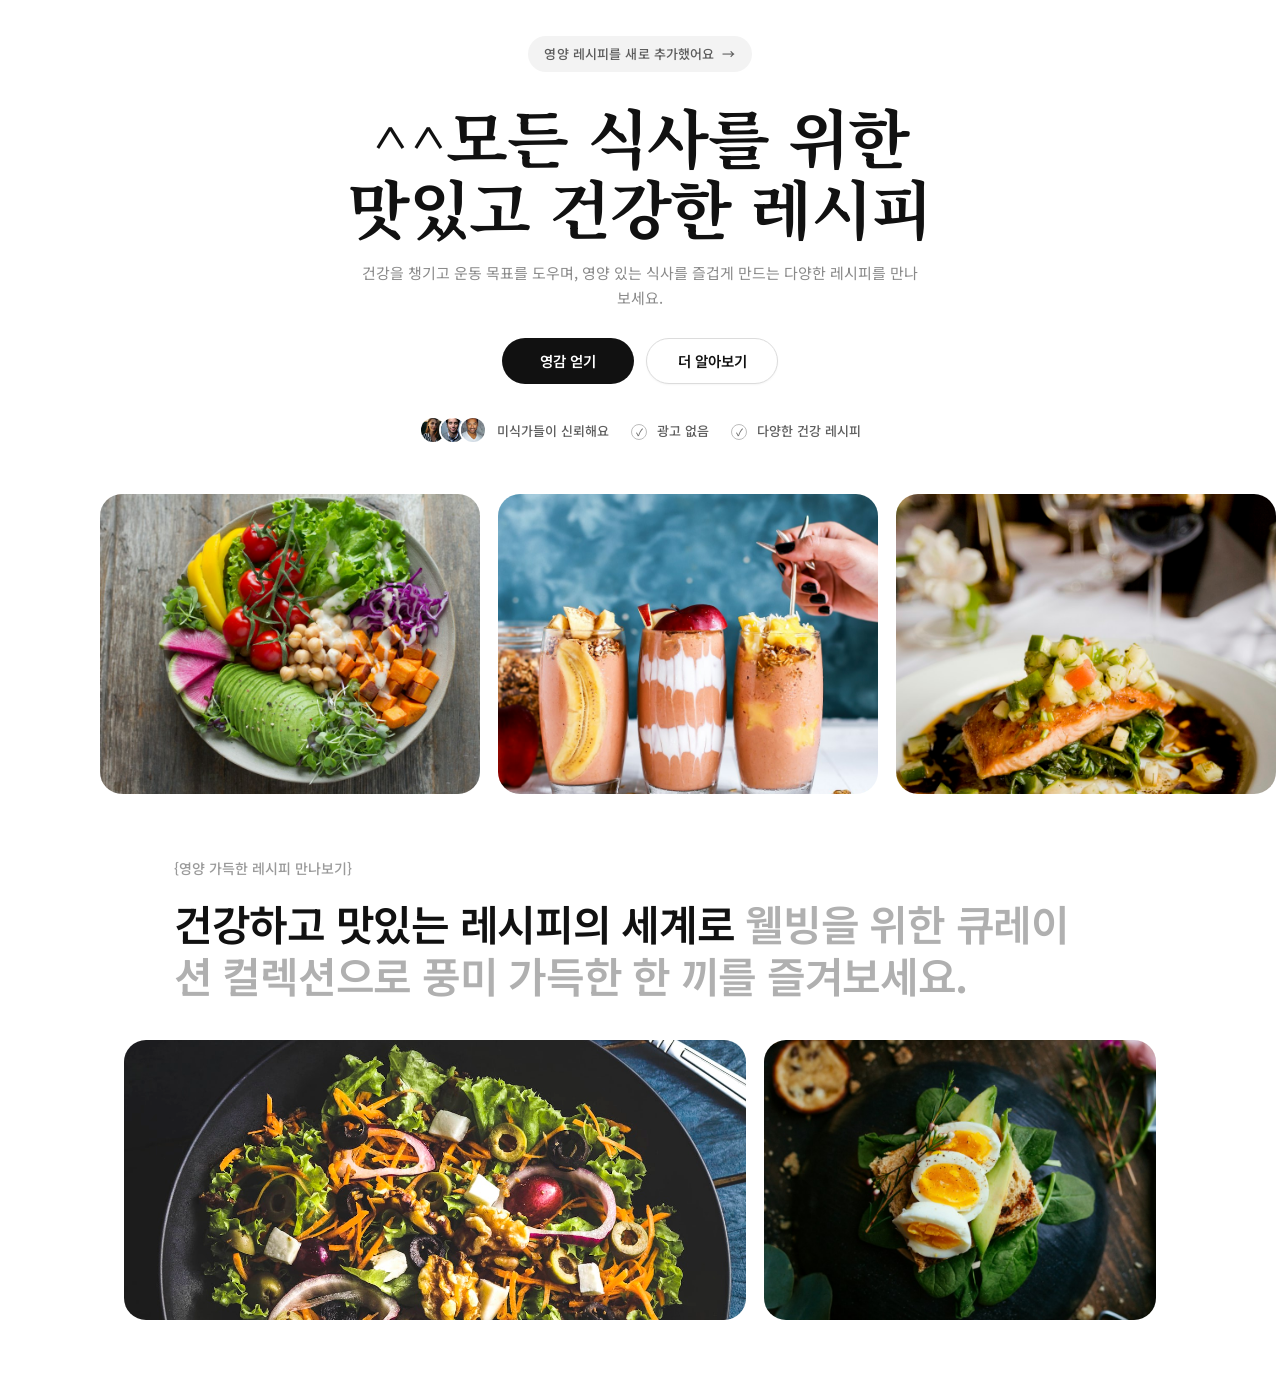
==== index.html @ 8c8e26fc "index.html edit" ====
<!DOCTYPE html>
<html lang="ko">
  <head>
    <meta charset="UTF-8" />
    <meta name="viewport" content="width=device-width, initial-scale=1.0" />
    <title>영양 가득한 레시피 — 매일의 건강한 한 끼</title>
    <link rel="preconnect" href="https://fonts.googleapis.com" />
    <link rel="preconnect" href="https://fonts.gstatic.com" crossorigin />
    <link
      href="https://fonts.googleapis.com/css2?family=Noto+Sans+KR:wght@400;500;600&family=Noto+Serif+KR:wght@600;700&display=swap"
      rel="stylesheet"
    />
    <link rel="stylesheet" href="styles.css" />
  </head>
  <body>
    <main>
      <section class="hero">
        <a class="badge" href="#discover">
          영양 레시피를 새로 추가했어요
          <span aria-hidden="true">→</span>
        </a>

        <h1>
          ^^모든 식사를 위한<br />
          맛있고 건강한 레시피
        </h1>

        <p class="lede">
          건강을 챙기고 운동 목표를 도우며, 영양 있는 식사를 즐겁게 만드는
          다양한 레시피를 만나보세요.
        </p>

        <div class="cta-row">
          <a class="btn btn-primary" href="#gallery">영감 얻기</a>
          <a class="btn btn-secondary" href="#discover">더 알아보기</a>
        </div>

        <ul class="trust">
          <li class="trust-people">
            <span class="avatars">
              <img src="images/a1.jpg" alt="" />
              <img src="images/a2.jpg" alt="" />
              <img src="images/a3.jpg" alt="" />
            </span>
            미식가들이 신뢰해요
          </li>
          <li>
            <span class="check" aria-hidden="true">✓</span>
            광고 없음
          </li>
          <li>
            <span class="check" aria-hidden="true">✓</span>
            다양한 건강 레시피
          </li>
        </ul>
      </section>

      <section class="gallery" id="gallery" aria-label="추천 레시피 사진">
        <div class="gallery-track">
          <figure>
            <a class="gallery-card" href="bowl.html" aria-label="레인보우 아보카도 파워볼 레시피 열기">
              <img
                src="images/bowl.jpg"
                alt="병아리콩, 고구마, 채소가 올라간 레인보우 아보카도볼"
              />
            </a>
          </figure>
          <figure>
            <a class="gallery-card" href="smoothie.html" aria-label="선라이즈 과일 스무디 트리오 레시피 열기">
              <img
                src="images/smoothie.jpg"
                alt="그래놀라와 신선한 토핑이 올라간 과일 스무디 세 잔"
              />
            </a>
          </figure>
          <figure>
            <a class="gallery-card" href="salmon.html" aria-label="허브 살사 연어 스테이크 레시피 열기">
              <img
                src="images/salmon.jpg"
                alt="허브 살사를 올린 연어와 그린 샐러드"
              />
            </a>
          </figure>
          <figure>
            <a class="gallery-card" href="pasta.html" aria-label="페스토 파르팔레 샐러드 레시피 열기">
              <img
                src="images/pasta.jpg"
                alt="신선한 채소와 페스토 나비 파스타"
              />
            </a>
          </figure>
        </div>
      </section>

      <section class="discover" id="discover">
        <p class="kicker">{영양 가득한 레시피 만나보기}</p>
        <h2>
          건강하고 맛있는 레시피의 세계로
          <span>웰빙을 위한 큐레이션 컬렉션으로 풍미 가득한 한 끼를 즐겨보세요.</span>
        </h2>
      </section>

      <section class="showcase" aria-label="더 많은 레시피">
        <figure>
          <a class="gallery-card" href="greens.html" aria-label="아삭한 가든 샐러드 레시피 열기">
            <img
              src="images/greens.jpg"
              alt="호두, 올리브, 채썬 당근이 들어간 가든 샐러드"
            />
          </a>
        </figure>
        <figure>
          <a class="gallery-card" href="breakfast.html" aria-label="아보카도 에그 토스트 레시피 열기">
            <img
              src="images/breakfast.jpg"
              alt="삶은 달걀을 올린 아보카도 토스트"
            />
          </a>
        </figure>
      </section>
    </main>

    <script src="script.js"></script>
  </body>
</html>
---- styles.css ----
:root {
  --ink: #111111;
  --muted: #8a8a8a;
  --text: #3d3d3d;
  --line: #ececec;
  --bg: #ffffff;
  --radius-img: 22px;
  --max: 980px;
}

*,
*::before,
*::after {
  box-sizing: border-box;
  margin: 0;
  padding: 0;
}

html {
  scroll-behavior: smooth;
}

body {
  font-family: "Noto Sans KR", Inter, system-ui, sans-serif;
  color: var(--ink);
  background: var(--bg);
  line-height: 1.5;
}

img {
  max-width: 100%;
  display: block;
}

a {
  color: inherit;
  text-decoration: none;
}

.hero {
  max-width: var(--max);
  margin: 0 auto;
  padding: 36px 24px 8px;
  text-align: center;
}

.badge {
  display: inline-flex;
  align-items: center;
  gap: 8px;
  padding: 8px 16px;
  border-radius: 999px;
  background: #f3f3f3;
  color: #5c5c5c;
  font-size: 13px;
  font-weight: 500;
  letter-spacing: 0.01em;
}

.badge:hover {
  background: #ececec;
}

.hero h1 {
  margin: 28px 0 18px;
  font-family: "Noto Serif KR", "Playfair Display", Georgia, serif;
  font-size: clamp(40px, 6.4vw, 64px);
  font-weight: 700;
  line-height: 1.12;
  letter-spacing: -0.02em;
}

.lede {
  max-width: 560px;
  margin: 0 auto 28px;
  color: var(--muted);
  font-size: 15px;
  line-height: 1.65;
}

.cta-row {
  display: flex;
  justify-content: center;
  gap: 12px;
  flex-wrap: wrap;
}

.btn {
  display: inline-flex;
  align-items: center;
  justify-content: center;
  min-width: 132px;
  height: 46px;
  padding: 0 22px;
  border-radius: 999px;
  font-size: 14.5px;
  font-weight: 600;
  transition: transform 0.15s ease, background 0.15s ease, box-shadow 0.15s ease;
}

.btn:hover {
  transform: translateY(-1px);
}

.btn-primary {
  background: #111;
  color: #fff;
}

.btn-primary:hover {
  background: #000;
}

.btn-secondary {
  background: #fff;
  color: #111;
  border: 1px solid #dcdcdc;
  box-shadow: 0 1px 2px rgba(0, 0, 0, 0.04);
}

.btn-secondary:hover {
  background: #fafafa;
}

.trust {
  display: flex;
  justify-content: center;
  align-items: center;
  flex-wrap: wrap;
  gap: 8px 22px;
  margin: 32px auto 0;
  list-style: none;
  color: #5f5f5f;
  font-size: 13px;
  font-weight: 500;
}

.trust-people {
  display: flex;
  align-items: center;
  gap: 10px;
}

.avatars {
  display: flex;
}

.avatars img {
  width: 28px;
  height: 28px;
  border-radius: 50%;
  object-fit: cover;
  border: 2px solid #fff;
  margin-left: -8px;
}

.avatars img:first-child {
  margin-left: 0;
}

.check {
  display: inline-flex;
  width: 16px;
  height: 16px;
  margin-right: 6px;
  border-radius: 50%;
  border: 1.4px solid #bdbdbd;
  color: #6f6f6f;
  font-size: 10px;
  align-items: center;
  justify-content: center;
  vertical-align: middle;
  line-height: 1;
}

.gallery {
  overflow: hidden;
  padding: 42px 0 56px;
}

.gallery-track {
  display: flex;
  gap: 18px;
  width: max-content;
  padding-left: max(24px, calc(50vw - 540px));
}

.gallery figure {
  flex: 0 0 auto;
  width: min(380px, 78vw);
  height: 300px;
  border-radius: var(--radius-img);
  overflow: hidden;
  background: #f2f2f2;
}

.gallery-card {
  display: block;
  width: 100%;
  height: 100%;
  cursor: pointer;
}

.gallery-card:focus-visible {
  outline: 3px solid #111;
  outline-offset: 3px;
}

.gallery img {
  width: 100%;
  height: 100%;
  object-fit: cover;
  transition: transform 0.35s ease;
}

.gallery-card:hover img {
  transform: scale(1.04);
}

.discover {
  max-width: 980px;
  margin: 0 auto;
  padding: 8px 24px 40px;
}

.kicker {
  color: #9a9a9a;
  font-size: 14px;
  font-weight: 500;
  margin-bottom: 18px;
}

.discover h2 {
  font-family: "Noto Sans KR", Inter, system-ui, sans-serif;
  font-size: clamp(28px, 4.4vw, 42px);
  font-weight: 600;
  line-height: 1.22;
  letter-spacing: -0.03em;
  color: #111;
}

.discover h2 span {
  color: #b0b0b0;
  font-weight: 600;
}

.showcase {
  display: grid;
  grid-template-columns: 1.35fr 0.85fr;
  gap: 18px;
  max-width: 1080px;
  margin: 0 auto;
  padding: 0 24px 80px;
}

.showcase figure {
  border-radius: var(--radius-img);
  overflow: hidden;
  height: 280px;
  background: #f2f2f2;
}

.showcase img {
  width: 100%;
  height: 100%;
  object-fit: cover;
  transition: transform 0.35s ease;
}

.showcase .gallery-card:hover img {
  transform: scale(1.04);
}

@media (max-width: 760px) {
  .hero {
    padding-top: 24px;
  }

  .gallery figure {
    height: 220px;
  }

  .showcase {
    grid-template-columns: 1fr;
  }

  .showcase figure {
    height: 220px;
  }

  .trust {
    flex-direction: column;
    gap: 12px;
  }

  .recipe {
    padding-top: 20px;
  }

  .recipe-hero,
  .recipe-grid {
    grid-template-columns: 1fr;
  }

  .recipe-hero img {
    height: 280px;
  }
}

.recipe {
  max-width: 1080px;
  margin: 0 auto;
  padding: 28px 24px 80px;
}

.back-link {
  display: inline-flex;
  align-items: center;
  gap: 8px;
  color: #6a6a6a;
  font-size: 14px;
  font-weight: 500;
  margin-bottom: 28px;
}

.back-link:hover {
  color: #111;
}

.recipe-hero {
  display: grid;
  grid-template-columns: 1.15fr 0.85fr;
  gap: 36px;
  align-items: center;
  margin-bottom: 48px;
}

.recipe-hero img {
  width: 100%;
  height: 420px;
  object-fit: cover;
  border-radius: var(--radius-img);
  background: #f2f2f2;
}

.recipe-kicker {
  color: #9a9a9a;
  font-size: 13px;
  font-weight: 500;
  margin-bottom: 12px;
}

.recipe h1 {
  font-family: "Noto Serif KR", "Playfair Display", Georgia, serif;
  font-size: clamp(32px, 4.6vw, 48px);
  line-height: 1.15;
  letter-spacing: -0.02em;
  margin-bottom: 16px;
}

.recipe-intro {
  color: var(--muted);
  font-size: 15px;
  line-height: 1.7;
  margin-bottom: 24px;
}

.meta {
  display: flex;
  flex-wrap: wrap;
  gap: 8px;
  margin-bottom: 28px;
}

.meta span {
  display: inline-flex;
  align-items: center;
  height: 34px;
  padding: 0 12px;
  border-radius: 999px;
  background: #f4f4f4;
  color: #444;
  font-size: 13px;
  font-weight: 500;
}

.recipe-grid {
  display: grid;
  grid-template-columns: 0.9fr 1.1fr;
  gap: 40px;
}

.recipe h2 {
  font-size: 18px;
  font-weight: 600;
  margin-bottom: 16px;
}

.ingredients {
  list-style: none;
}

.ingredients li {
  display: flex;
  justify-content: space-between;
  gap: 16px;
  padding: 12px 0;
  border-bottom: 1px solid var(--line);
  font-size: 14.5px;
}

.ingredients li span {
  color: #888;
}

.steps {
  list-style: none;
  counter-reset: step;
}

.steps li {
  position: relative;
  padding: 0 0 22px 48px;
  color: #444;
  font-size: 15px;
  line-height: 1.65;
}

.steps li::before {
  counter-increment: step;
  content: counter(step);
  position: absolute;
  left: 0;
  top: 0;
  width: 32px;
  height: 32px;
  border-radius: 50%;
  background: #111;
  color: #fff;
  font-size: 13px;
  font-weight: 600;
  display: flex;
  align-items: center;
  justify-content: center;
}
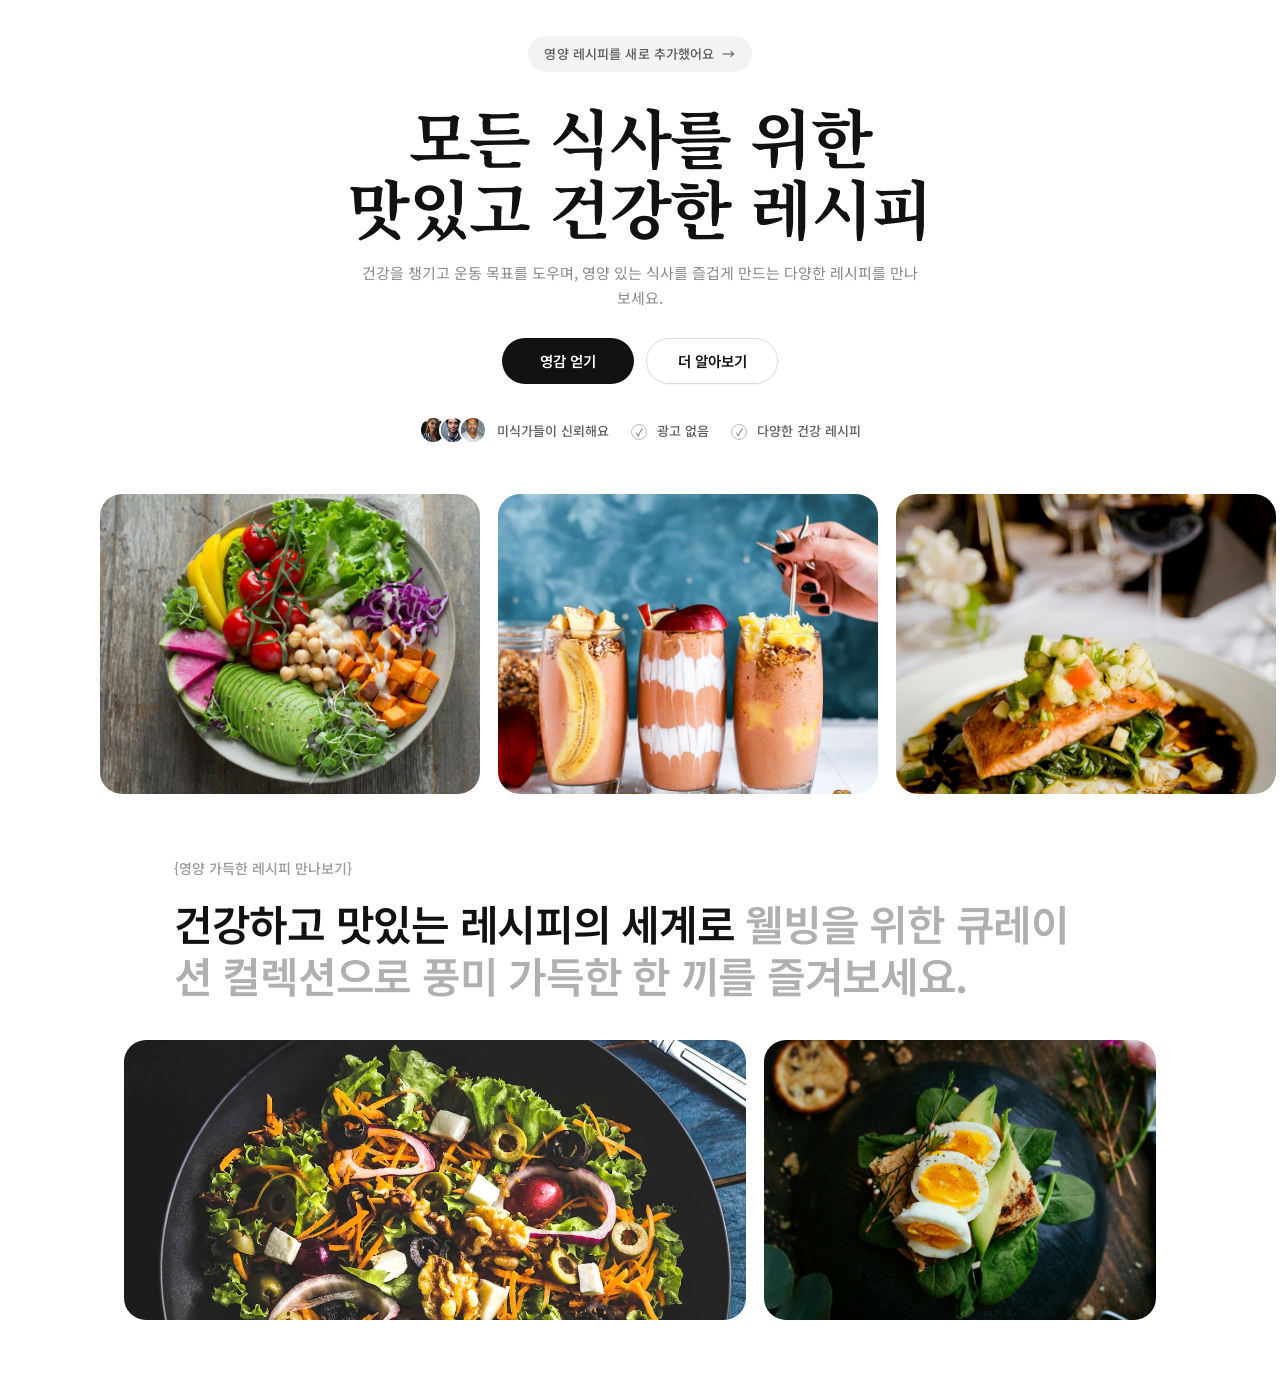
==== commit 8413d231: "index.html 원복" ====
--- a/index.html
+++ b/index.html
@@ -21,7 +21,7 @@
         </a>
 
         <h1>
-          ^^모든 식사를 위한<br />
+          모든 식사를 위한<br />
           맛있고 건강한 레시피
         </h1>
 
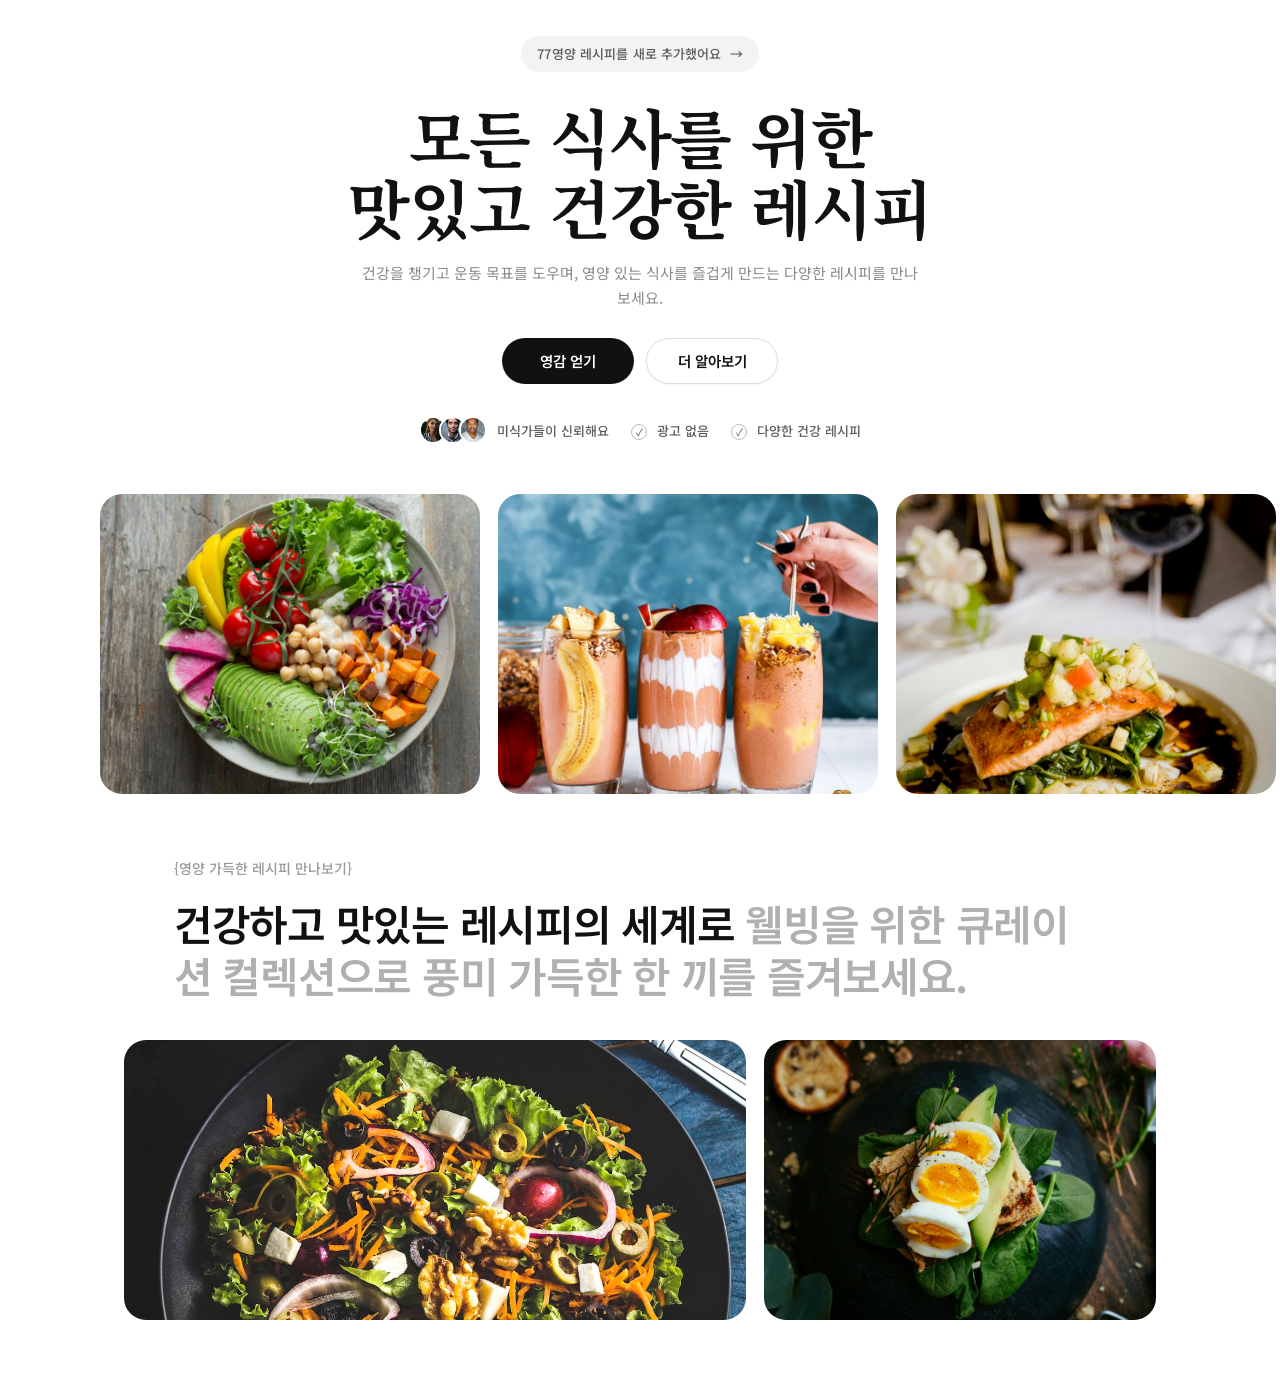
==== commit 992cdab2: "test" ====
--- a/index.html
+++ b/index.html
@@ -16,7 +16,7 @@
     <main>
       <section class="hero">
         <a class="badge" href="#discover">
-          영양 레시피를 새로 추가했어요
+          77영양 레시피를 새로 추가했어요
           <span aria-hidden="true">→</span>
         </a>
 
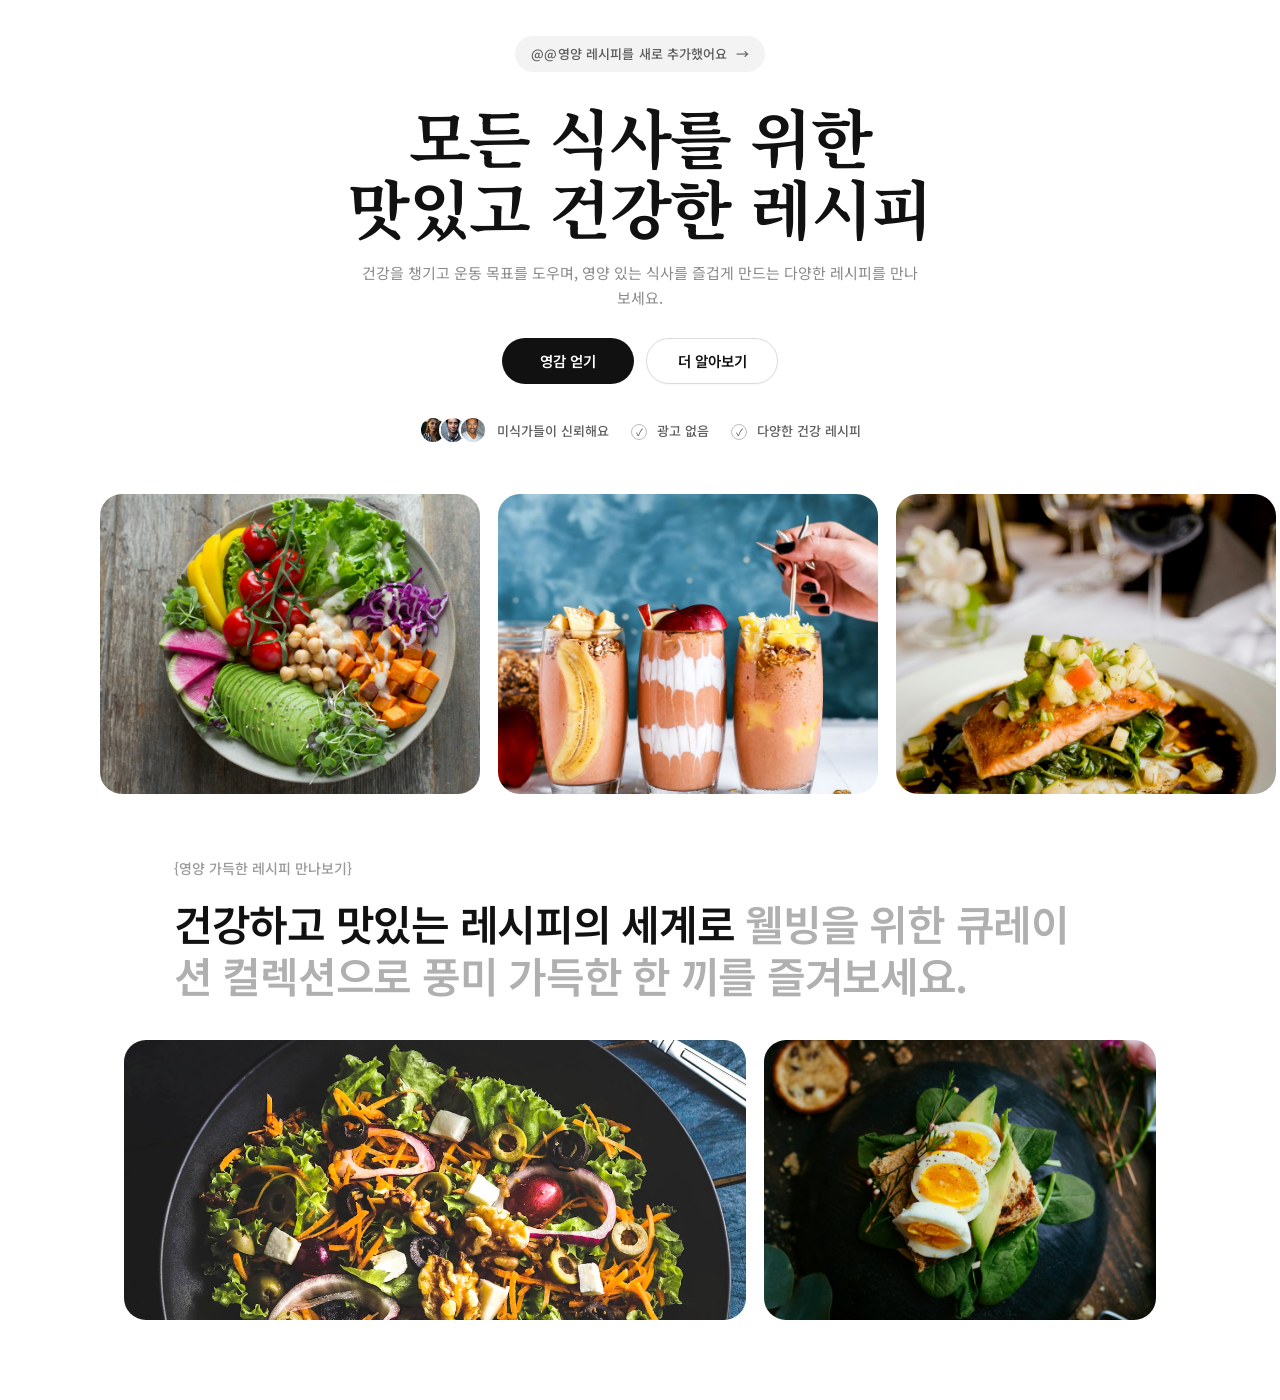
==== commit a916e7c8: "수정" ====
--- a/index.html
+++ b/index.html
@@ -16,7 +16,7 @@
     <main>
       <section class="hero">
         <a class="badge" href="#discover">
-          77영양 레시피를 새로 추가했어요
+          @@영양 레시피를 새로 추가했어요
           <span aria-hidden="true">→</span>
         </a>
 
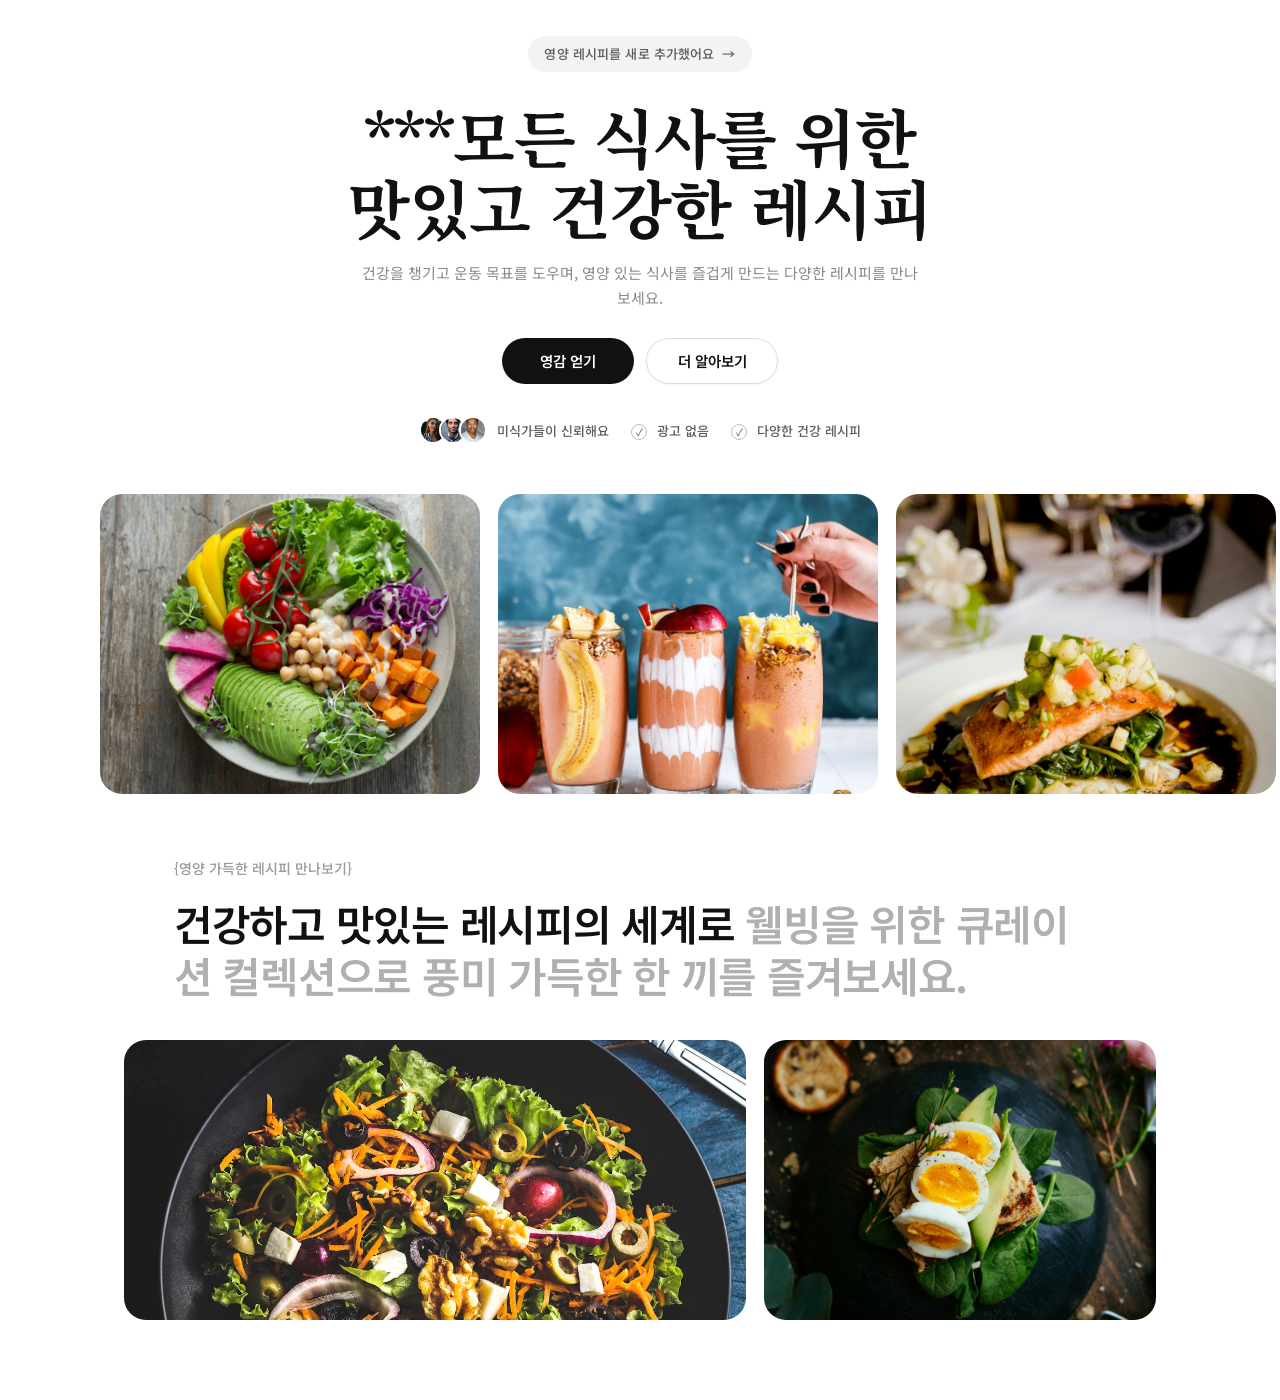
==== commit 55e4b4c7: "index.html ***" ====
--- a/index.html
+++ b/index.html
@@ -16,12 +16,12 @@
     <main>
       <section class="hero">
         <a class="badge" href="#discover">
-          @@영양 레시피를 새로 추가했어요
+          영양 레시피를 새로 추가했어요
           <span aria-hidden="true">→</span>
         </a>
 
         <h1>
-          모든 식사를 위한<br />
+          ***모든 식사를 위한<br />
           맛있고 건강한 레시피
         </h1>
 
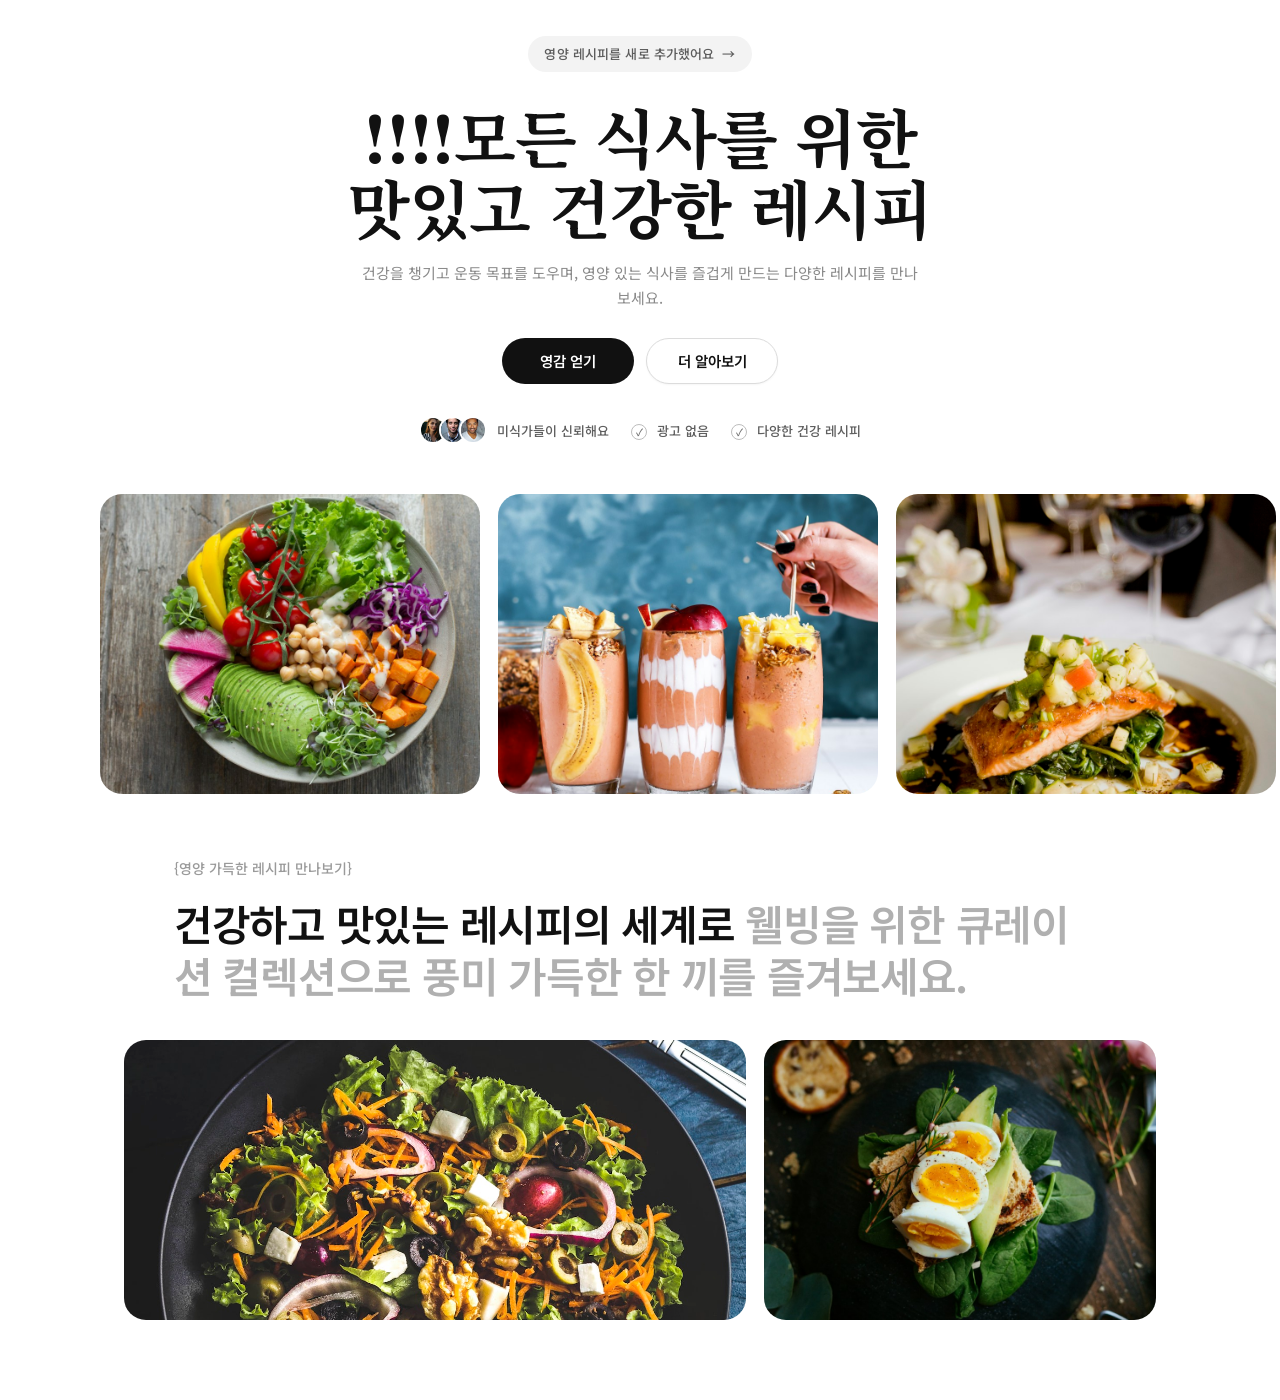
==== commit f10085ee: "rrrr" ====
--- a/index.html
+++ b/index.html
@@ -21,7 +21,7 @@
         </a>
 
         <h1>
-          ***모든 식사를 위한<br />
+          !!!!모든 식사를 위한<br />
           맛있고 건강한 레시피
         </h1>
 
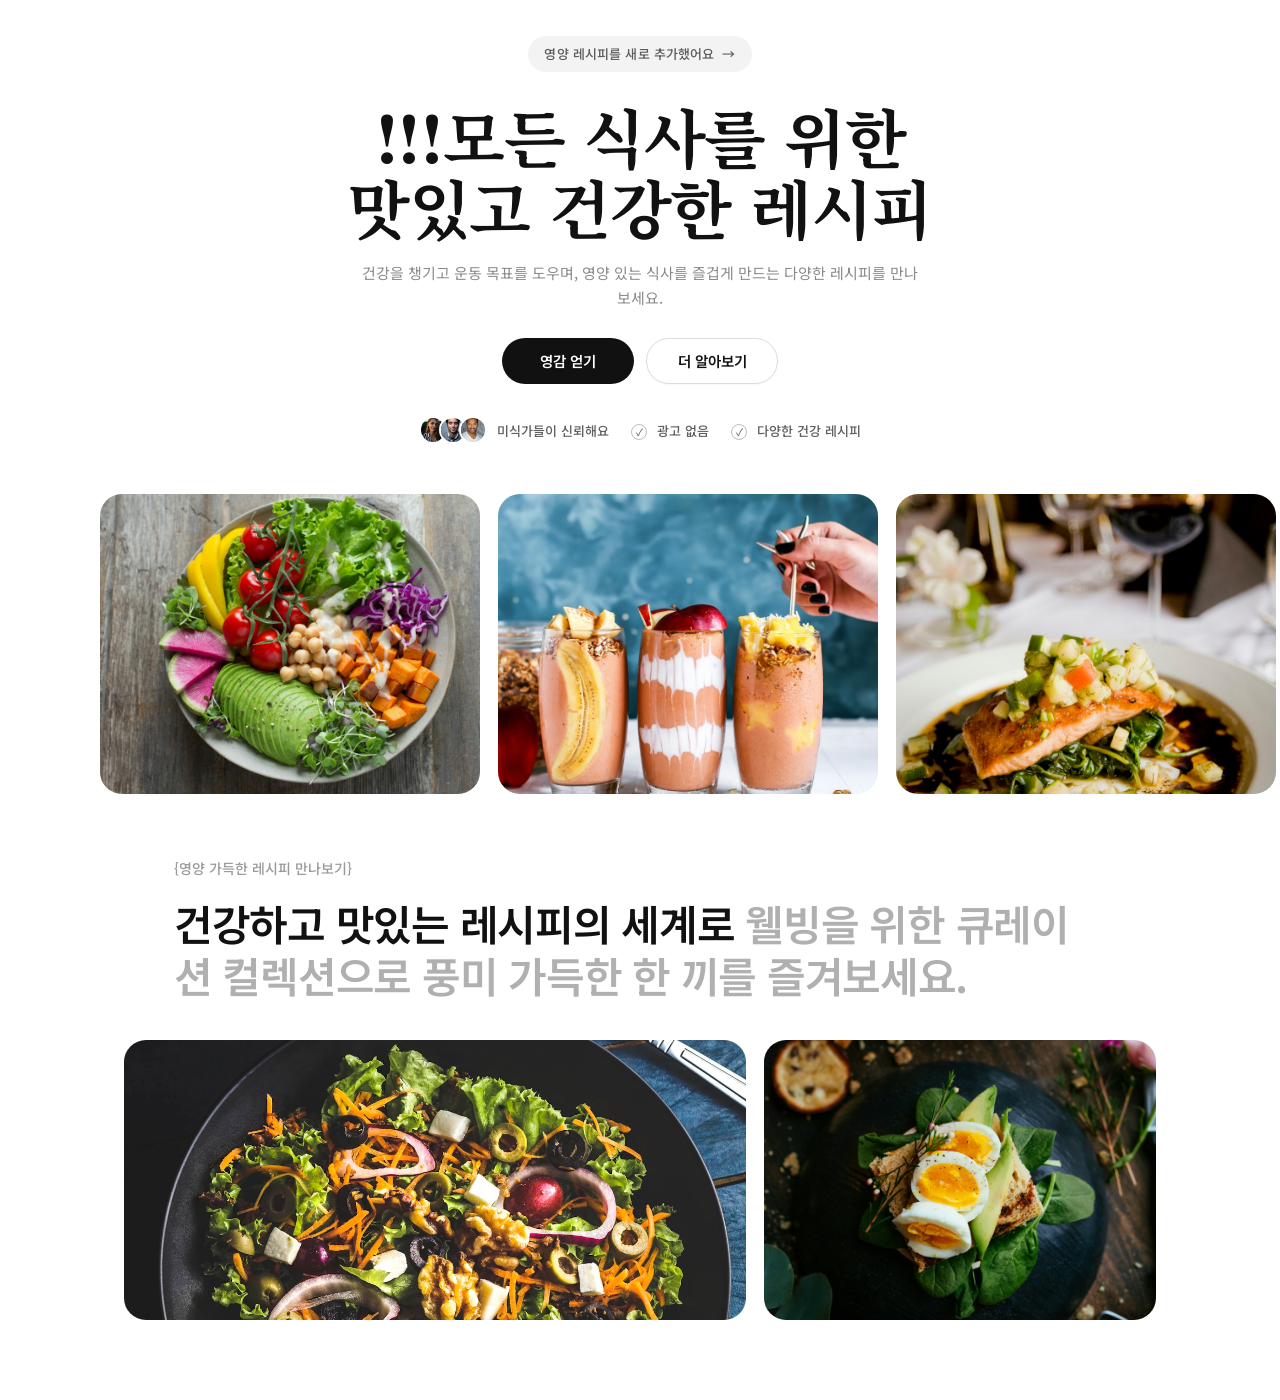
==== commit 75cc3558: "dfdf" ====
--- a/index.html
+++ b/index.html
@@ -21,7 +21,7 @@
         </a>
 
         <h1>
-          !!!!모든 식사를 위한<br />
+          !!!모든 식사를 위한<br />
           맛있고 건강한 레시피
         </h1>
 
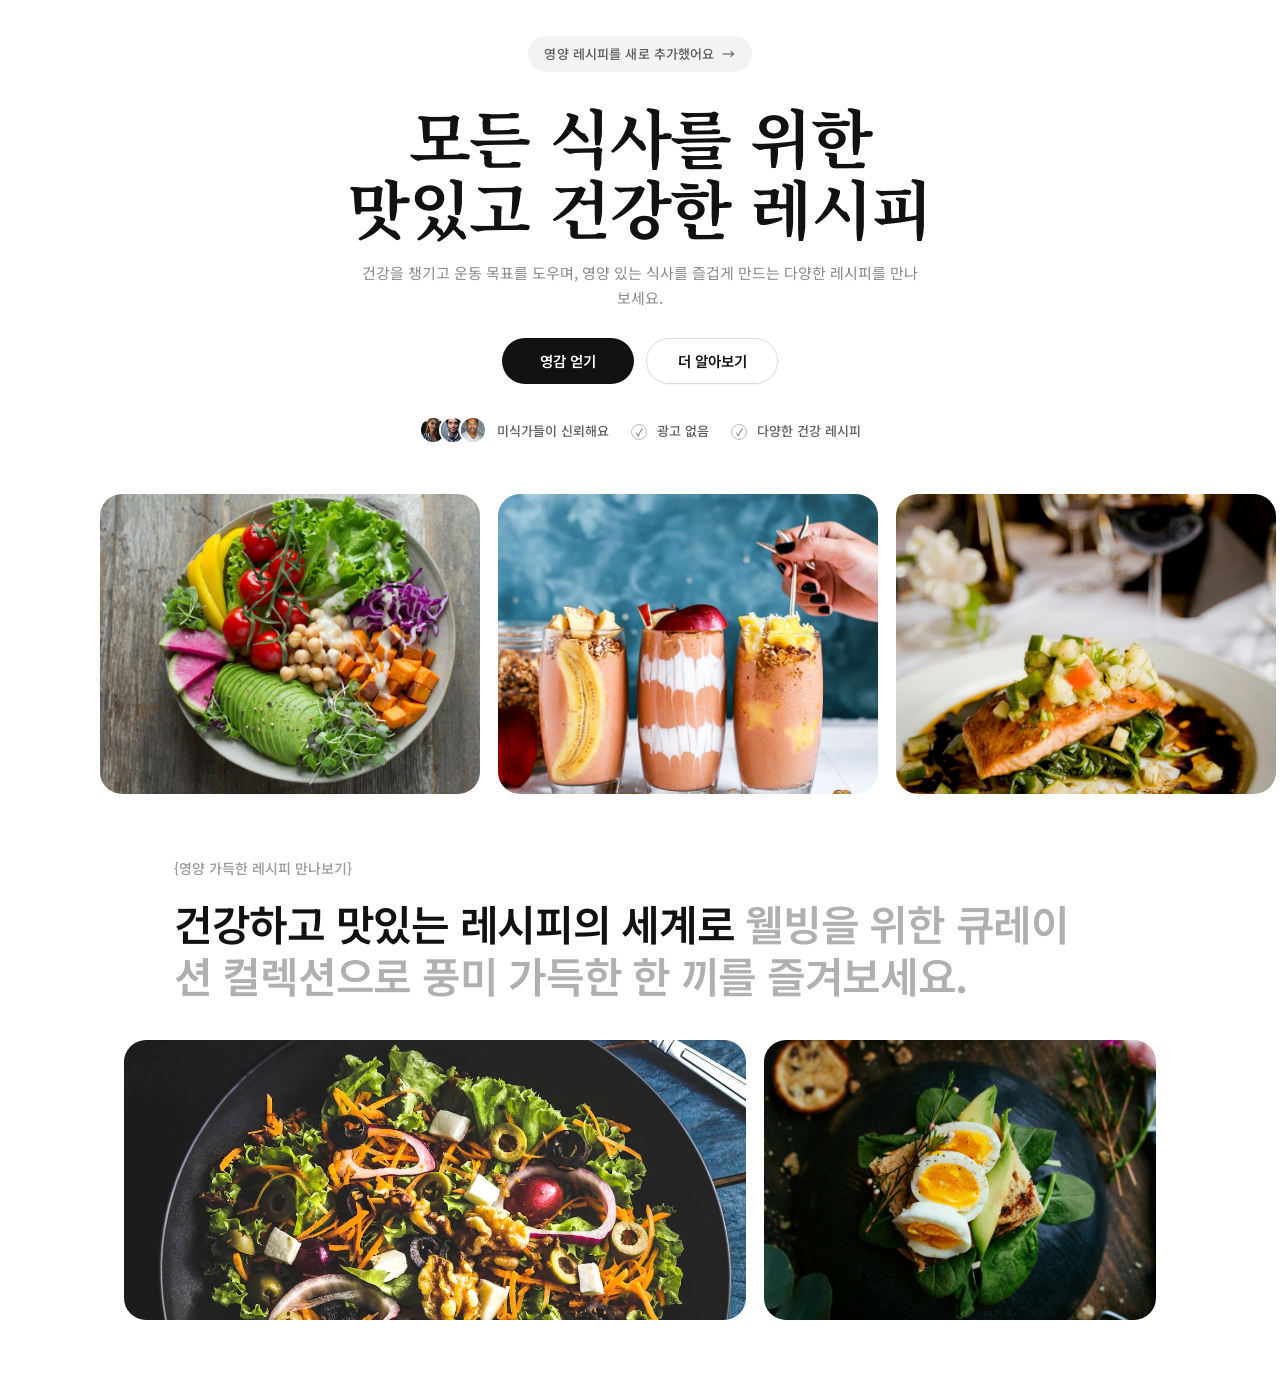
==== commit 84d918db: "index.html 원복" ====
--- a/index.html
+++ b/index.html
@@ -21,7 +21,7 @@
         </a>
 
         <h1>
-          !!!모든 식사를 위한<br />
+          모든 식사를 위한<br />
           맛있고 건강한 레시피
         </h1>
 
